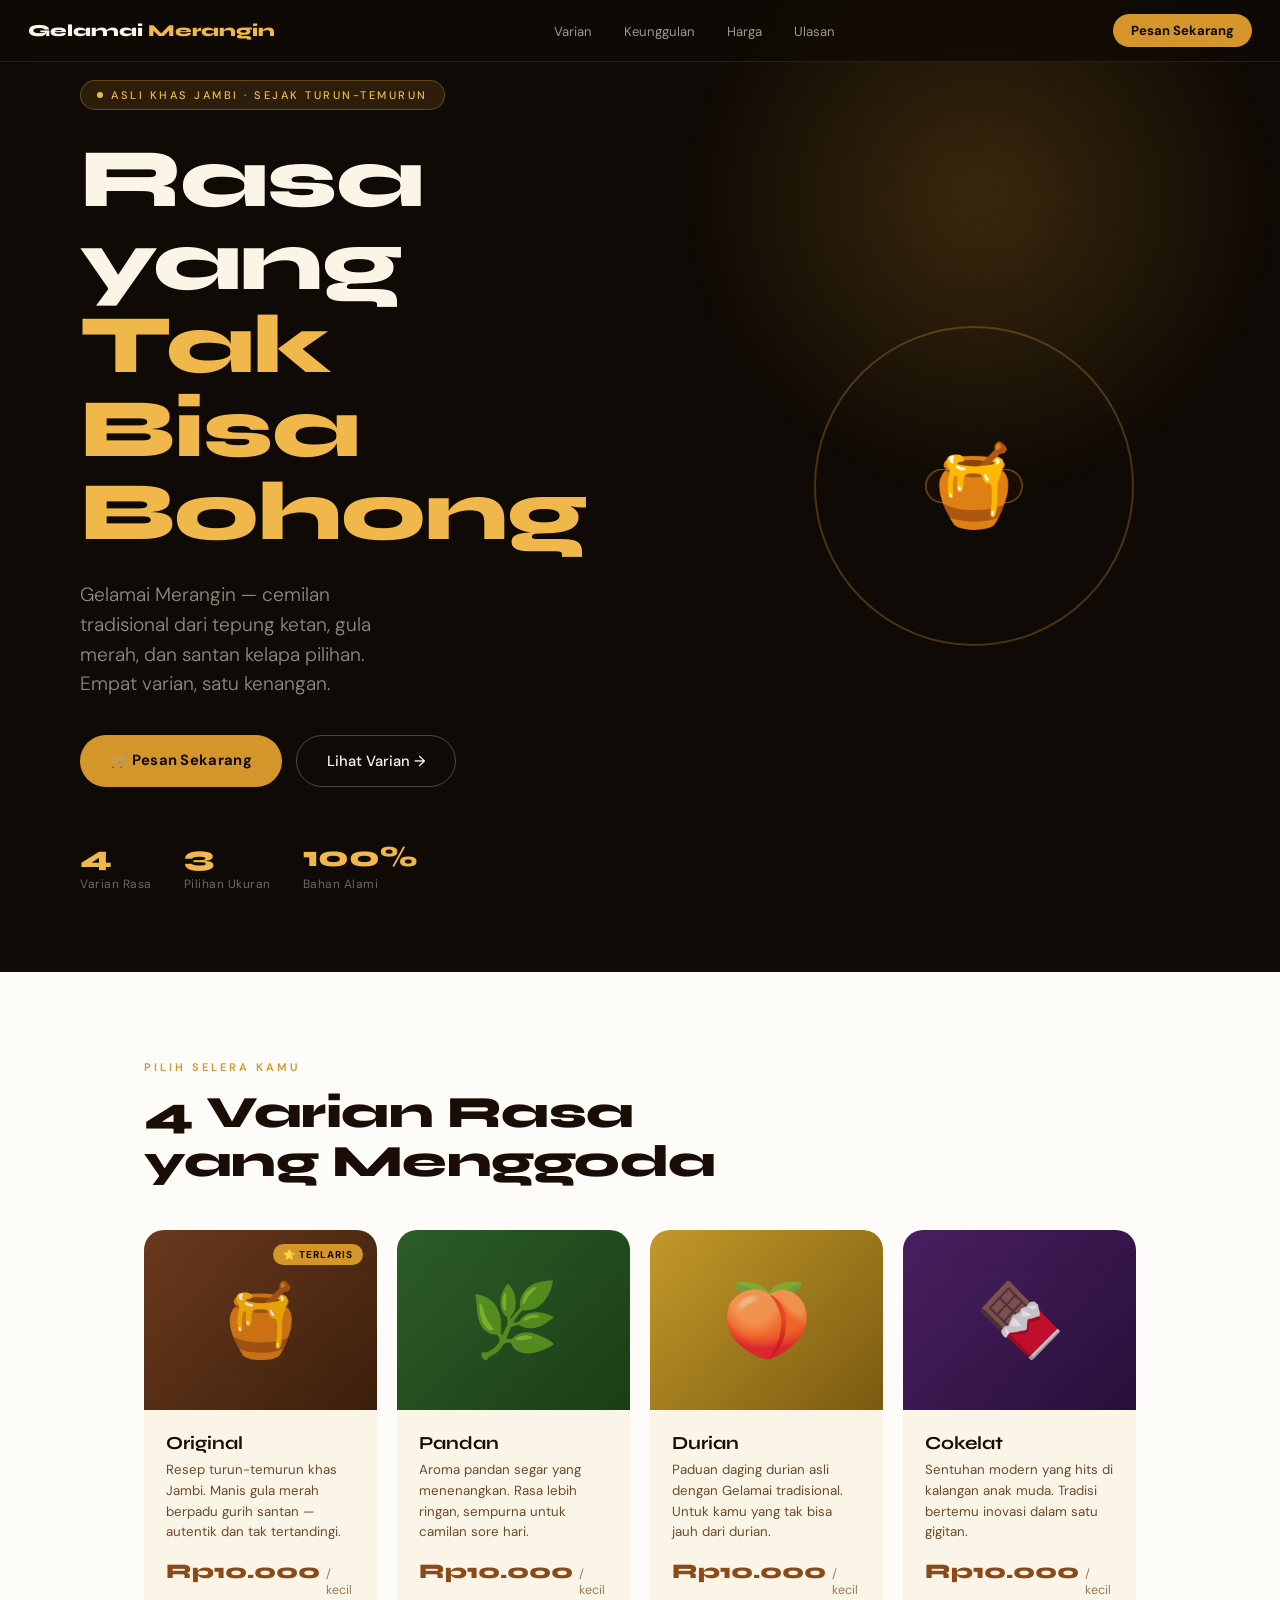
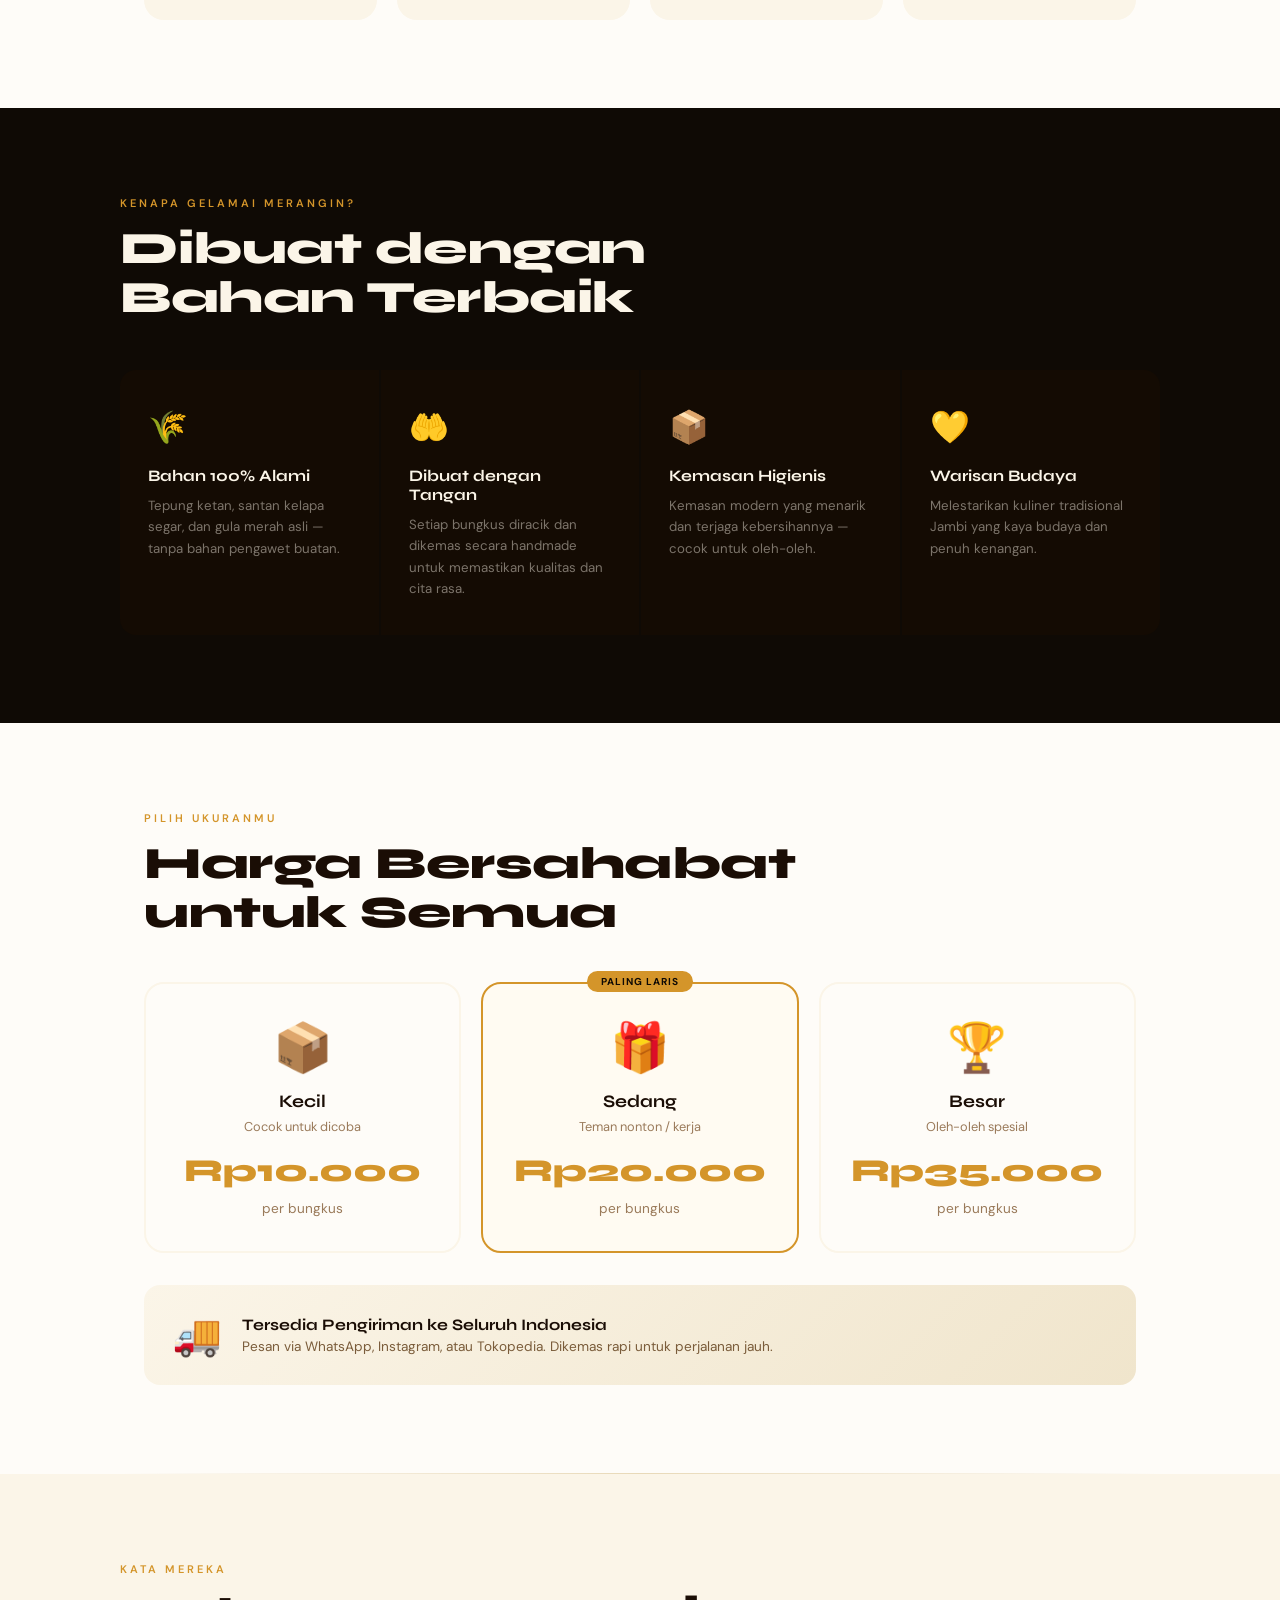
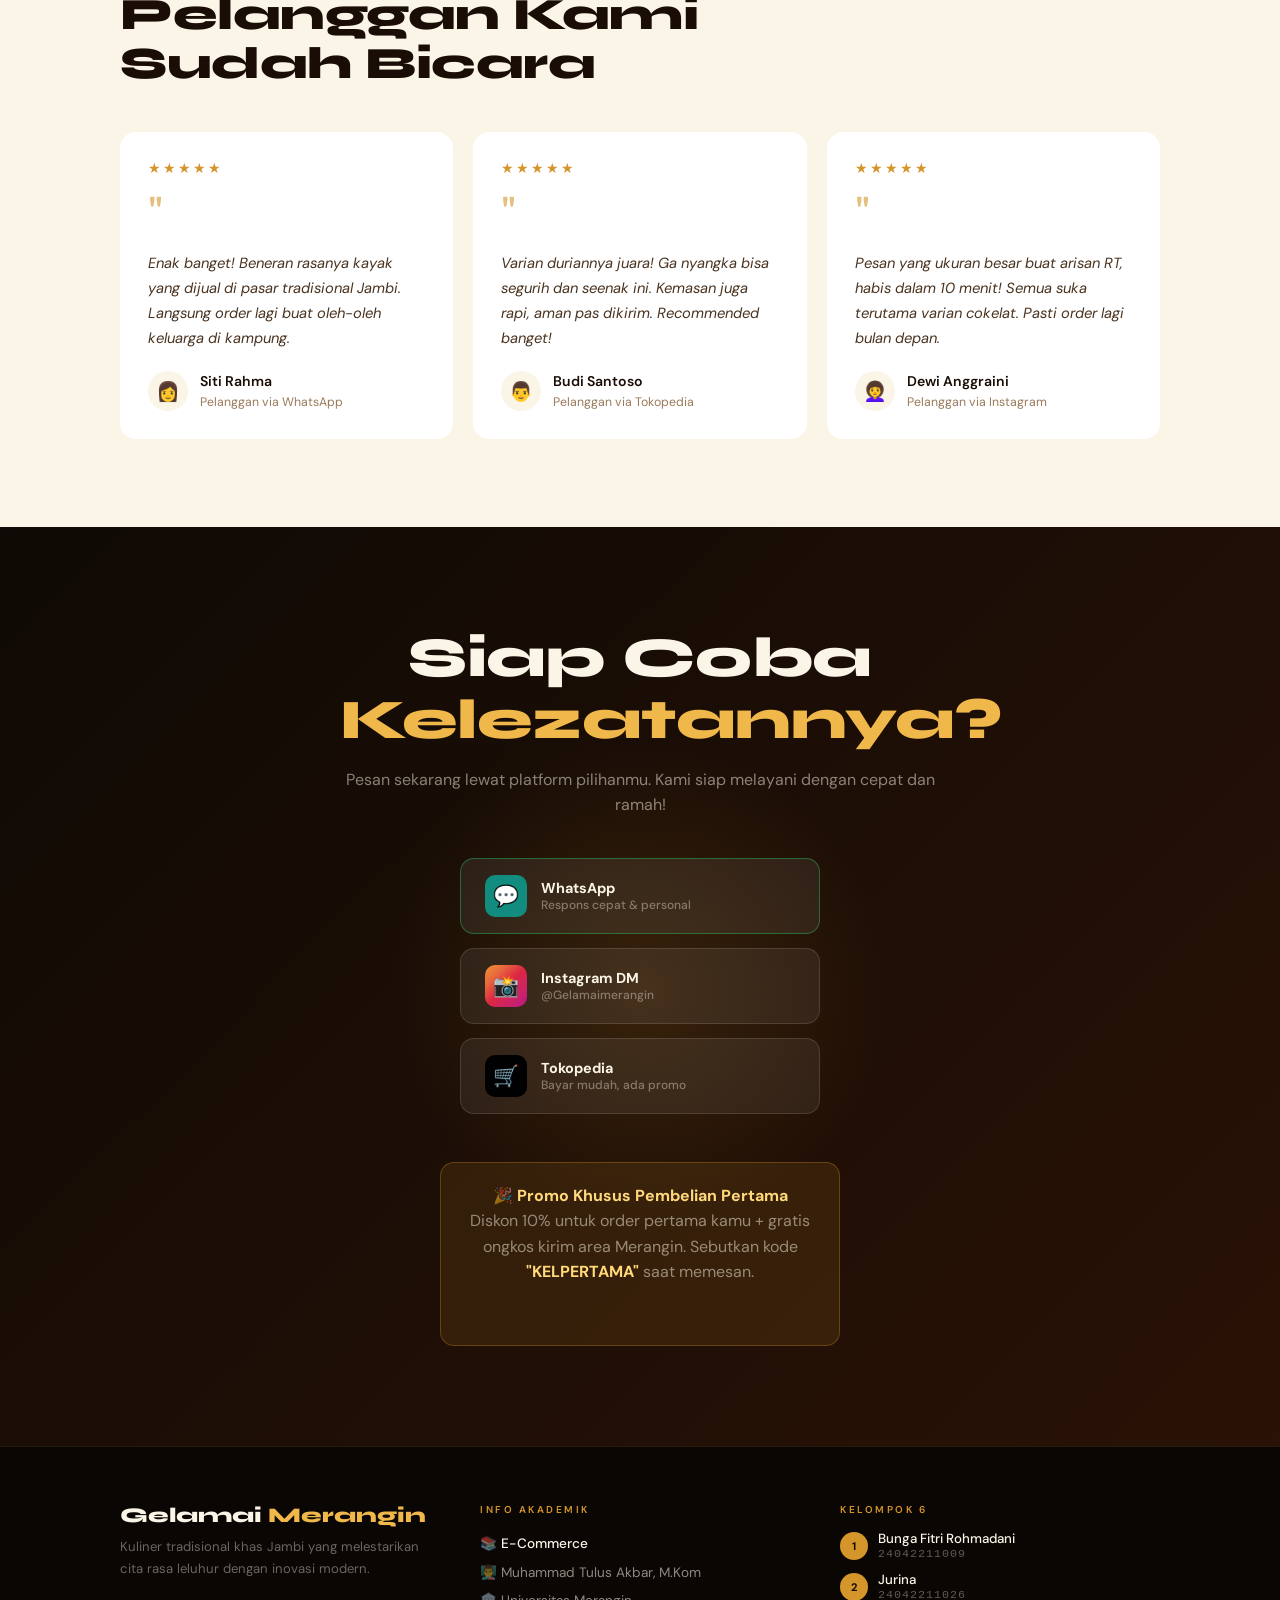
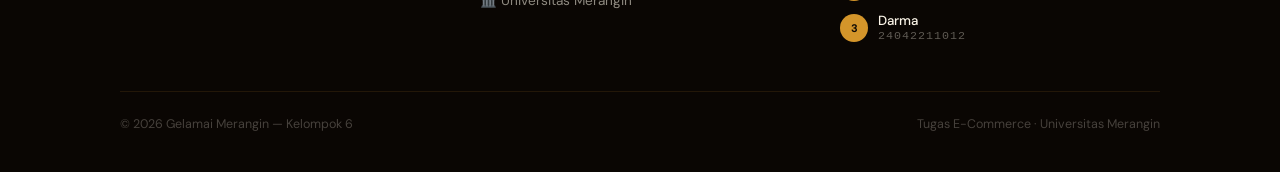
==== index.html @ 7034a36f "Update index.html" ====
<!DOCTYPE html>
<html lang="id">
<head>
<meta charset="UTF-8">
<meta name="viewport" content="width=device-width, initial-scale=1.0">
<title>Gelamai Merangin — Cemilan Tradisional Khas Jambi</title>
<link href="https://fonts.googleapis.com/css2?family=Syne:wght@700;800&family=DM+Sans:ital,wght@0,300;0,400;0,500;1,400&display=swap" rel="stylesheet">
<style>
*, *::before, *::after { box-sizing: border-box; margin: 0; padding: 0; }

:root {
  --hitam: #0F0A05;
  --coklat-tua: #1A0D05;
  --emas: #D4952A;
  --emas-muda: #F0B84A;
  --emas-terang: #FFD97A;
  --krem: #FBF5E8;
  --putih: #FEFCF8;
  --teks-gelap: #1A0D05;
  --hijau: #3D5C35;
  --coklat-medium: #8B4A1A;
  --r: 0.75rem;
}

html { scroll-behavior: smooth; }
body {
  font-family: 'DM Sans', sans-serif;
  background: var(--putih);
  color: var(--teks-gelap);
  overflow-x: hidden;
}

/* ───────── HERO ───────── */
.hero {
  min-height: 100svh;
  background: var(--hitam);
  display: grid;
  grid-template-columns: 1fr 1fr;
  position: relative;
  overflow: hidden;
}

@media (max-width: 700px) {
  .hero { grid-template-columns: 1fr; }
  .hero-visual { display: none; }
}

/* ambient glow */
.hero::after {
  content: '';
  position: absolute;
  width: 600px; height: 600px;
  border-radius: 50%;
  background: radial-gradient(circle, rgba(212,149,42,0.22) 0%, transparent 70%);
  top: -100px; right: 0;
  pointer-events: none;
}

.hero-copy {
  display: flex;
  flex-direction: column;
  justify-content: center;
  padding: clamp(32px, 8vw, 80px);
  position: relative;
  z-index: 2;
}

.kecil-badge {
  display: inline-flex;
  align-items: center;
  gap: 8px;
  background: rgba(212,149,42,0.15);
  border: 1px solid rgba(212,149,42,0.35);
  color: var(--emas-muda);
  font-size: 11px;
  font-weight: 500;
  letter-spacing: 2.5px;
  text-transform: uppercase;
  padding: 7px 16px;
  border-radius: 100px;
  width: fit-content;
  margin-bottom: 28px;
}
.kecil-badge span { width: 6px; height: 6px; border-radius: 50%; background: var(--emas-muda); display: block; }

.hero-copy h1 {
  font-family: 'Syne', sans-serif;
  font-size: clamp(2.8rem, 7vw, 5.2rem);
  font-weight: 800;
  color: var(--krem);
  line-height: 1.0;
  margin-bottom: 6px;
  letter-spacing: -1px;
}
.hero-copy h1 em {
  font-style: normal;
  color: var(--emas-muda);
  display: block;
}

.hero-tagline {
  font-size: clamp(1rem, 2.2vw, 1.2rem);
  color: rgba(251,245,232,0.55);
  margin: 20px 0 36px;
  font-weight: 300;
  line-height: 1.55;
  max-width: 340px;
}

.cta-group {
  display: flex;
  gap: 14px;
  flex-wrap: wrap;
}

.btn-pesan {
  background: var(--emas);
  color: var(--hitam);
  font-family: 'DM Sans', sans-serif;
  font-size: 0.92rem;
  font-weight: 700;
  padding: 15px 30px;
  border-radius: 100px;
  text-decoration: none;
  transition: background 0.2s, transform 0.15s;
  letter-spacing: 0.3px;
}
.btn-pesan:hover { background: var(--emas-terang); transform: translateY(-2px); }

.btn-lihat {
  background: transparent;
  color: var(--krem);
  font-family: 'DM Sans', sans-serif;
  font-size: 0.92rem;
  font-weight: 500;
  padding: 15px 30px;
  border-radius: 100px;
  border: 1px solid rgba(251,245,232,0.25);
  text-decoration: none;
  transition: border-color 0.2s, transform 0.15s;
}
.btn-lihat:hover { border-color: var(--emas); color: var(--emas-muda); transform: translateY(-2px); }

.hero-stat-strip {
  margin-top: 56px;
  display: flex;
  gap: 32px;
  flex-wrap: wrap;
}
.stat { }
.stat-num {
  font-family: 'Syne', sans-serif;
  font-size: 1.8rem;
  font-weight: 800;
  color: var(--emas-muda);
  line-height: 1;
}
.stat-desc {
  font-size: 0.75rem;
  color: rgba(251,245,232,0.4);
  margin-top: 4px;
  letter-spacing: 0.5px;
}

/* hero visual panel */
.hero-visual {
  position: relative;
  display: flex;
  align-items: center;
  justify-content: center;
  overflow: hidden;
}

/* big decorative bowl */
.bowl-art {
  position: relative;
  width: 320px; height: 320px;
}
.bowl-circle {
  position: absolute;
  border-radius: 50%;
}
.bc1 { inset: 0; background: radial-gradient(135deg, #3B1F0A 30%, #1A0D05 100%); border: 2px solid rgba(212,149,42,0.3); }
.bc2 { inset: 30px; background: radial-gradient(135deg, #5C2E10 0%, #3B1F0A 70%); }
.bc3 { inset: 70px; background: radial-gradient(135deg, #C8922A 0%, #8B4A1A 60%); }

.bowl-emoji {
  position: absolute;
  inset: 0;
  display: flex;
  align-items: center;
  justify-content: center;
  font-size: 80px;
  z-index: 2;
}

/* orbiting product pills */
@keyframes orbit {
  from { transform: rotate(var(--start)) translateX(160px) rotate(calc(-1 * var(--start))); }
  to   { transform: rotate(calc(var(--start) + 360deg)) translateX(160px) rotate(calc(-1 * (var(--start) + 360deg))); }
}

.orbit-pill {
  position: absolute;
  top: 50%; left: 50%;
  --start: 0deg;
  animation: orbit 18s linear infinite;
  transform-origin: center center;
}

.pill {
  background: rgba(26,13,5,0.92);
  border: 1px solid rgba(212,149,42,0.5);
  border-radius: 100px;
  padding: 8px 16px;
  font-size: 0.78rem;
  color: var(--krem);
  white-space: nowrap;
  display: flex;
  align-items: center;
  gap: 6px;
  backdrop-filter: blur(4px);
  transform: translate(-50%, -50%);
}

/* ───────── SECTION BASE ───────── */
.section {
  max-width: 1040px;
  margin: 0 auto;
  padding: 88px 24px;
}

.eyebrow {
  font-size: 11px;
  font-weight: 600;
  letter-spacing: 3px;
  text-transform: uppercase;
  color: var(--emas);
  margin-bottom: 14px;
}

h2.title {
  font-family: 'Syne', sans-serif;
  font-size: clamp(1.8rem, 4vw, 2.8rem);
  font-weight: 800;
  color: var(--teks-gelap);
  line-height: 1.1;
  letter-spacing: -0.5px;
}

/* ───────── VARIAN ───────── */
#varian { background: var(--putih); }

.varian-grid {
  display: grid;
  grid-template-columns: repeat(auto-fit, minmax(220px, 1fr));
  gap: 20px;
  margin-top: 44px;
}

.varian-card {
  border-radius: 20px;
  overflow: hidden;
  cursor: pointer;
  transition: transform 0.22s, box-shadow 0.22s;
  position: relative;
}
.varian-card:hover { transform: translateY(-6px); box-shadow: 0 24px 48px rgba(26,13,5,0.14); }

.vc-top {
  height: 180px;
  display: flex;
  align-items: center;
  justify-content: center;
  font-size: 72px;
  position: relative;
  overflow: hidden;
}

.vc-top::after {
  content: '';
  position: absolute;
  inset: 0;
  background: inherit;
  opacity: 0.15;
  filter: blur(20px);
}

.vc1 .vc-top { background: linear-gradient(135deg, #6B3A1F, #3B1F0A); }
.vc2 .vc-top { background: linear-gradient(135deg, #2D5E28, #1A3D16); }
.vc3 .vc-top { background: linear-gradient(135deg, #C49A2A, #7A5A10); }
.vc4 .vc-top { background: linear-gradient(135deg, #4A2060, #280F3A); }

.vc-body {
  background: var(--krem);
  padding: 22px;
}

.vc-body h3 {
  font-family: 'Syne', sans-serif;
  font-size: 1.15rem;
  font-weight: 700;
  color: var(--teks-gelap);
  margin-bottom: 6px;
}

.vc-body p {
  font-size: 0.83rem;
  color: #6B4A2A;
  line-height: 1.55;
  margin-bottom: 16px;
}

.vc-harga {
  display: flex;
  align-items: baseline;
  gap: 6px;
}
.harga-angka {
  font-family: 'Syne', sans-serif;
  font-size: 1.3rem;
  font-weight: 800;
  color: var(--coklat-medium);
}
.harga-per {
  font-size: 0.78rem;
  color: #9A7A5A;
}

.tag-terlaris {
  position: absolute;
  top: 14px; right: 14px;
  background: var(--emas);
  color: var(--hitam);
  font-size: 10px;
  font-weight: 700;
  letter-spacing: 1px;
  text-transform: uppercase;
  padding: 4px 10px;
  border-radius: 100px;
  z-index: 3;
}

/* ───────── KEUNGGULAN ───────── */
#keunggulan {
  background: var(--hitam);
  max-width: 100%;
  padding: 88px 24px;
}

#keunggulan .section-inner {
  max-width: 1040px;
  margin: 0 auto;
}

#keunggulan .eyebrow { color: var(--emas); }
#keunggulan h2.title { color: var(--krem); }

.unggulan-grid {
  display: grid;
  grid-template-columns: repeat(auto-fit, minmax(200px, 1fr));
  gap: 2px;
  margin-top: 48px;
  border-radius: 16px;
  overflow: hidden;
}

.u-card {
  background: #140B03;
  padding: 36px 28px;
  transition: background 0.2s;
}
.u-card:hover { background: #1E1006; }

.u-icon {
  font-size: 2rem;
  margin-bottom: 18px;
  display: block;
}

.u-card h3 {
  font-family: 'Syne', sans-serif;
  font-size: 1rem;
  font-weight: 700;
  color: var(--krem);
  margin-bottom: 10px;
}

.u-card p {
  font-size: 0.83rem;
  color: rgba(251,245,232,0.45);
  line-height: 1.6;
}

/* ───────── UKURAN ───────── */
#ukuran { }

.ukuran-wrap {
  display: grid;
  grid-template-columns: repeat(3, 1fr);
  gap: 20px;
  margin-top: 44px;
}
@media (max-width: 560px) { .ukuran-wrap { grid-template-columns: 1fr; } }

.ukuran-card {
  border: 2px solid var(--krem);
  border-radius: 20px;
  padding: 32px 24px;
  text-align: center;
  transition: border-color 0.2s, transform 0.2s;
  position: relative;
  background: var(--putih);
}
.ukuran-card:hover { border-color: var(--emas); transform: translateY(-4px); }
.ukuran-card.featured { border-color: var(--emas); background: #FFFBF2; }

.uk-popular {
  position: absolute;
  top: -13px; left: 50%; transform: translateX(-50%);
  background: var(--emas);
  color: var(--hitam);
  font-size: 10px;
  font-weight: 700;
  letter-spacing: 1px;
  text-transform: uppercase;
  padding: 4px 14px;
  border-radius: 100px;
  white-space: nowrap;
}

.uk-emoji { font-size: 3rem; margin-bottom: 12px; }
.uk-nama {
  font-family: 'Syne', sans-serif;
  font-size: 1.1rem;
  font-weight: 700;
  color: var(--teks-gelap);
  margin-bottom: 6px;
}
.uk-gram {
  font-size: 0.8rem;
  color: #9A7A5A;
  margin-bottom: 20px;
}
.uk-harga {
  font-family: 'Syne', sans-serif;
  font-size: 2rem;
  font-weight: 800;
  color: var(--emas);
  line-height: 1;
}
.uk-harga small {
  font-size: 0.85rem;
  font-weight: 400;
  color: #9A7A5A;
  font-family: 'DM Sans', sans-serif;
}

/* ───────── TESTIMONI ───────── */
#testimoni { background: #FBF5E8; max-width: 100%; padding: 88px 24px; }
#testimoni .section-inner { max-width: 1040px; margin: 0 auto; }

.testi-grid {
  display: grid;
  grid-template-columns: repeat(auto-fit, minmax(280px, 1fr));
  gap: 20px;
  margin-top: 44px;
}

.testi-card {
  background: white;
  border-radius: 16px;
  padding: 28px;
  position: relative;
}

.testi-quote {
  font-size: 3rem;
  font-family: 'Syne', sans-serif;
  color: var(--emas);
  line-height: 1;
  margin-bottom: 14px;
  opacity: 0.6;
}

.testi-text {
  font-size: 0.92rem;
  color: #4A3320;
  line-height: 1.7;
  font-style: italic;
  margin-bottom: 20px;
}

.testi-nama {
  display: flex;
  align-items: center;
  gap: 12px;
}

.testi-avatar {
  width: 40px; height: 40px;
  border-radius: 50%;
  display: flex; align-items: center; justify-content: center;
  font-size: 1.2rem;
  background: var(--krem);
  flex-shrink: 0;
}

.testi-info strong {
  display: block;
  font-size: 0.88rem;
  font-weight: 600;
  color: var(--teks-gelap);
}
.testi-info span {
  font-size: 0.77rem;
  color: #9A7A5A;
}

.bintang { color: var(--emas); font-size: 0.85rem; letter-spacing: 2px; margin-bottom: 12px; }

/* ───────── ORDER / CTA AKHIR ───────── */
#pesan {
  background: linear-gradient(135deg, var(--hitam) 0%, #2A1206 100%);
  max-width: 100%;
  padding: 100px 24px;
  text-align: center;
  position: relative;
  overflow: hidden;
}
#pesan::before {
  content: '';
  position: absolute;
  width: 500px; height: 500px;
  border-radius: 50%;
  background: radial-gradient(circle, rgba(212,149,42,0.15) 0%, transparent 70%);
  top: 50%; left: 50%; transform: translate(-50%, -50%);
}

.pesan-inner { position: relative; z-index: 1; max-width: 600px; margin: 0 auto; }

#pesan h2 {
  font-family: 'Syne', sans-serif;
  font-size: clamp(2rem, 5vw, 3.5rem);
  font-weight: 800;
  color: var(--krem);
  line-height: 1.1;
  letter-spacing: -0.5px;
  margin-bottom: 16px;
}
#pesan h2 em { color: var(--emas-muda); font-style: normal; }

#pesan p {
  color: rgba(251,245,232,0.5);
  font-size: 1rem;
  margin-bottom: 40px;
  line-height: 1.6;
}

.order-grid {
  display: flex;
  flex-direction: column;
  gap: 14px;
  align-items: center;
  margin-bottom: 48px;
}

.order-btn {
  display: flex;
  align-items: center;
  gap: 14px;
  width: 100%;
  max-width: 360px;
  background: rgba(255,255,255,0.07);
  border: 1px solid rgba(255,255,255,0.12);
  border-radius: 14px;
  padding: 16px 24px;
  color: var(--krem);
  text-decoration: none;
  font-size: 0.9rem;
  font-weight: 500;
  transition: background 0.2s, border-color 0.2s, transform 0.15s;
  cursor: pointer;
}
.order-btn:hover { background: rgba(212,149,42,0.15); border-color: rgba(212,149,42,0.5); transform: scale(1.02); }
.order-btn.wa { border-color: rgba(37,211,102,0.4); }
.order-btn.wa:hover { background: rgba(37,211,102,0.1); border-color: rgba(37,211,102,0.7); }

.order-icon {
  width: 42px; height: 42px;
  border-radius: 10px;
  display: flex; align-items: center; justify-content: center;
  font-size: 1.3rem;
  flex-shrink: 0;
}
.order-icon.wa-bg { background: #128C7E; }
.order-icon.ig-bg { background: linear-gradient(135deg, #f09433, #e6683c, #dc2743, #cc2366, #bc1888); }
.order-icon.tk-bg { background: #010101; }

.order-btn-label { text-align: left; }
.order-btn-label span { display: block; font-size: 0.75rem; color: rgba(251,245,232,0.4); }

.promo-box {
  background: rgba(212,149,42,0.12);
  border: 1px solid rgba(212,149,42,0.3);
  border-radius: 14px;
  padding: 20px 28px;
  max-width: 400px;
  margin: 0 auto;
}
.promo-box p {
  font-size: 0.88rem;
  color: var(--emas-muda);
  margin: 0;
  line-height: 1.6;
}
.promo-box strong { color: var(--emas-terang); }

/* ───────── NAV ───────── */
.topnav {
  position: fixed;
  top: 0; left: 0; right: 0;
  z-index: 100;
  padding: 14px 28px;
  display: flex;
  align-items: center;
  justify-content: space-between;
  background: rgba(15,10,5,0.75);
  backdrop-filter: blur(16px);
  border-bottom: 1px solid rgba(212,149,42,0.15);
}

.nav-logo {
  font-family: 'Syne', sans-serif;
  font-size: 1.05rem;
  font-weight: 800;
  color: var(--krem);
  text-decoration: none;
}
.nav-logo em { color: var(--emas-muda); font-style: normal; }

.nav-links-top {
  display: flex;
  gap: 4px;
  list-style: none;
}
.nav-links-top a {
  padding: 7px 14px;
  font-size: 0.82rem;
  color: rgba(251,245,232,0.6);
  text-decoration: none;
  border-radius: 100px;
  transition: color 0.2s, background 0.2s;
}
.nav-links-top a:hover { color: var(--krem); background: rgba(255,255,255,0.07); }

.nav-cta-top {
  background: var(--emas);
  color: var(--hitam);
  font-size: 0.82rem;
  font-weight: 700;
  padding: 8px 18px;
  border-radius: 100px;
  text-decoration: none;
  transition: background 0.2s;
}
.nav-cta-top:hover { background: var(--emas-terang); }

@media (max-width: 640px) {
  .nav-links-top { display: none; }
}

/* ───────── DIVIDER ───────── */
.div-line { height: 1px; background: linear-gradient(90deg, transparent, #E8D9B8, transparent); max-width: 1040px; margin: 0 auto; }

/* ───────── SCROLL ANIM ───────── */
.reveal {
  opacity: 0;
  transform: translateY(24px);
  transition: opacity 0.5s ease, transform 0.5s ease;
}
.reveal.visible {
  opacity: 1;
  transform: translateY(0);
}
</style>
</head>
<body>

<!-- NAV -->
<nav class="topnav">
  <a class="nav-logo" href="#">Gelamai <em>Merangin</em></a>
  <ul class="nav-links-top">
    <li><a href="#varian">Varian</a></li>
    <li><a href="#keunggulan">Keunggulan</a></li>
    <li><a href="#ukuran">Harga</a></li>
    <li><a href="#testimoni">Ulasan</a></li>
  </ul>
  <a class="nav-cta-top" href="#pesan">Pesan Sekarang</a>
</nav>

<!-- HERO -->
<div class="hero">
  <div class="hero-copy">
    <div class="kecil-badge"><span></span> Asli Khas Jambi · Sejak Turun-Temurun</div>
    <h1>Rasa yang<br><em>Tak Bisa Bohong</em></h1>
    <p class="hero-tagline">Gelamai Merangin — cemilan tradisional dari tepung ketan, gula merah, dan santan kelapa pilihan. Empat varian, satu kenangan.</p>
    <div class="cta-group">
      <a href="#pesan" class="btn-pesan">🛒 Pesan Sekarang</a>
      <a href="#varian" class="btn-lihat">Lihat Varian →</a>
    </div>
    <div class="hero-stat-strip">
      <div class="stat">
        <div class="stat-num">4</div>
        <div class="stat-desc">Varian Rasa</div>
      </div>
      <div class="stat">
        <div class="stat-num">3</div>
        <div class="stat-desc">Pilihan Ukuran</div>
      </div>
      <div class="stat">
        <div class="stat-num">100%</div>
        <div class="stat-desc">Bahan Alami</div>
      </div>
    </div>
  </div>

  <div class="hero-visual">
    <div class="bowl-art">
      <div class="bowl-circle bc1"></div>
      <div class="bowl-circle bc2"></div>
      <div class="bowl-circle bc3"></div>
      <div class="bowl-emoji">🍯</div>

      <div class="orbit-pill" style="--start:0deg">
        <div class="pill">🍫 Original</div>
      </div>
      <div class="orbit-pill" style="--start:90deg; animation-duration:22s">
        <div class="pill">🌿 Pandan</div>
      </div>
      <div class="orbit-pill" style="--start:180deg; animation-duration:16s">
        <div class="pill">🍑 Durian</div>
      </div>
      <div class="orbit-pill" style="--start:270deg; animation-duration:20s">
        <div class="pill">🍫 Cokelat</div>
      </div>
    </div>
  </div>
</div>

<!-- VARIAN -->
<div class="section" id="varian">
  <div class="eyebrow reveal">Pilih Selera Kamu</div>
  <h2 class="title reveal">4 Varian Rasa<br>yang Menggoda</h2>

  <div class="varian-grid">

    <div class="varian-card vc1 reveal">
      <div class="tag-terlaris">⭐ Terlaris</div>
      <div class="vc-top">🍯</div>
      <div class="vc-body">
        <h3>Original</h3>
        <p>Resep turun-temurun khas Jambi. Manis gula merah berpadu gurih santan — autentik dan tak tertandingi.</p>
        <div class="vc-harga">
          <span class="harga-angka">Rp10.000</span>
          <span class="harga-per">/ kecil</span>
        </div>
      </div>
    </div>

    <div class="varian-card vc2 reveal">
      <div class="vc-top">🌿</div>
      <div class="vc-body">
        <h3>Pandan</h3>
        <p>Aroma pandan segar yang menenangkan. Rasa lebih ringan, sempurna untuk camilan sore hari.</p>
        <div class="vc-harga">
          <span class="harga-angka">Rp10.000</span>
          <span class="harga-per">/ kecil</span>
        </div>
      </div>
    </div>

    <div class="varian-card vc3 reveal">
      <div class="vc-top">🍑</div>
      <div class="vc-body">
        <h3>Durian</h3>
        <p>Paduan daging durian asli dengan Gelamai tradisional. Untuk kamu yang tak bisa jauh dari durian.</p>
        <div class="vc-harga">
          <span class="harga-angka">Rp10.000</span>
          <span class="harga-per">/ kecil</span>
        </div>
      </div>
    </div>

    <div class="varian-card vc4 reveal">
      <div class="vc-top">🍫</div>
      <div class="vc-body">
        <h3>Cokelat</h3>
        <p>Sentuhan modern yang hits di kalangan anak muda. Tradisi bertemu inovasi dalam satu gigitan.</p>
        <div class="vc-harga">
          <span class="harga-angka">Rp10.000</span>
          <span class="harga-per">/ kecil</span>
        </div>
      </div>
    </div>

  </div>
</div>

<!-- KEUNGGULAN -->
<div id="keunggulan">
  <div class="section-inner">
    <div class="eyebrow reveal">Kenapa Gelamai Merangin?</div>
    <h2 class="title reveal">Dibuat dengan<br>Bahan Terbaik</h2>

    <div class="unggulan-grid">
      <div class="u-card reveal">
        <span class="u-icon">🌾</span>
        <h3>Bahan 100% Alami</h3>
        <p>Tepung ketan, santan kelapa segar, dan gula merah asli — tanpa bahan pengawet buatan.</p>
      </div>
      <div class="u-card reveal">
        <span class="u-icon">🤲</span>
        <h3>Dibuat dengan Tangan</h3>
        <p>Setiap bungkus diracik dan dikemas secara handmade untuk memastikan kualitas dan cita rasa.</p>
      </div>
      <div class="u-card reveal">
        <span class="u-icon">📦</span>
        <h3>Kemasan Higienis</h3>
        <p>Kemasan modern yang menarik dan terjaga kebersihannya — cocok untuk oleh-oleh.</p>
      </div>
      <div class="u-card reveal">
        <span class="u-icon">💛</span>
        <h3>Warisan Budaya</h3>
        <p>Melestarikan kuliner tradisional Jambi yang kaya budaya dan penuh kenangan.</p>
      </div>
    </div>
  </div>
</div>

<!-- UKURAN & HARGA -->
<div class="section" id="ukuran">
  <div class="eyebrow reveal">Pilih Ukuranmu</div>
  <h2 class="title reveal">Harga Bersahabat<br>untuk Semua</h2>

  <div class="ukuran-wrap">

    <div class="ukuran-card reveal">
      <div class="uk-emoji">📦</div>
      <div class="uk-nama">Kecil</div>
      <div class="uk-gram">Cocok untuk dicoba</div>
      <div class="uk-harga">Rp10.000<br><small>per bungkus</small></div>
    </div>

    <div class="ukuran-card featured reveal">
      <div class="uk-popular">Paling Laris</div>
      <div class="uk-emoji">🎁</div>
      <div class="uk-nama">Sedang</div>
      <div class="uk-gram">Teman nonton / kerja</div>
      <div class="uk-harga">Rp20.000<br><small>per bungkus</small></div>
    </div>

    <div class="ukuran-card reveal">
      <div class="uk-emoji">🏆</div>
      <div class="uk-nama">Besar</div>
      <div class="uk-gram">Oleh-oleh spesial</div>
      <div class="uk-harga">Rp35.000<br><small>per bungkus</small></div>
    </div>

  </div>

  <div style="margin-top:32px; background:linear-gradient(135deg, #FBF5E8, #F0E5CC); border-radius:16px; padding:24px 28px; display:flex; align-items:center; gap:20px; flex-wrap:wrap;">
    <span style="font-size:2.5rem;">🚚</span>
    <div>
      <div style="font-family:'Syne',sans-serif; font-weight:700; font-size:1rem; color:var(--teks-gelap); margin-bottom:4px;">Tersedia Pengiriman ke Seluruh Indonesia</div>
      <div style="font-size:0.85rem; color:#7A5C3A;">Pesan via WhatsApp, Instagram, atau Tokopedia. Dikemas rapi untuk perjalanan jauh.</div>
    </div>
  </div>
</div>

<div class="div-line"></div>

<!-- TESTIMONI -->
<div id="testimoni">
  <div class="section-inner">
    <div class="eyebrow reveal">Kata Mereka</div>
    <h2 class="title reveal">Pelanggan Kami<br>Sudah Bicara</h2>

    <div class="testi-grid">

      <div class="testi-card reveal">
        <div class="bintang">★★★★★</div>
        <div class="testi-quote">"</div>
        <p class="testi-text">Enak banget! Beneran rasanya kayak yang dijual di pasar tradisional Jambi. Langsung order lagi buat oleh-oleh keluarga di kampung.</p>
        <div class="testi-nama">
          <div class="testi-avatar">👩</div>
          <div class="testi-info">
            <strong>Siti Rahma</strong>
            <span>Pelanggan via WhatsApp</span>
          </div>
        </div>
      </div>

      <div class="testi-card reveal">
        <div class="bintang">★★★★★</div>
        <div class="testi-quote">"</div>
        <p class="testi-text">Varian duriannya juara! Ga nyangka bisa segurih dan seenak ini. Kemasan juga rapi, aman pas dikirim. Recommended banget!</p>
        <div class="testi-nama">
          <div class="testi-avatar">👨</div>
          <div class="testi-info">
            <strong>Budi Santoso</strong>
            <span>Pelanggan via Tokopedia</span>
          </div>
        </div>
      </div>

      <div class="testi-card reveal">
        <div class="bintang">★★★★★</div>
        <div class="testi-quote">"</div>
        <p class="testi-text">Pesan yang ukuran besar buat arisan RT, habis dalam 10 menit! Semua suka terutama varian cokelat. Pasti order lagi bulan depan.</p>
        <div class="testi-nama">
          <div class="testi-avatar">👩‍🦱</div>
          <div class="testi-info">
            <strong>Dewi Anggraini</strong>
            <span>Pelanggan via Instagram</span>
          </div>
        </div>
      </div>

    </div>
  </div>
</div>

<!-- CTA PESAN -->
<div id="pesan">
  <div class="pesan-inner">
    <h2>Siap Coba<br><em>Kelezatannya?</em></h2>
    <p>Pesan sekarang lewat platform pilihanmu. Kami siap melayani dengan cepat dan ramah!</p>

    <div class="order-grid">

      <a href="https://wa.me/628XXXXXXXXXX?text=Halo,%20saya%20mau%20pesan%20Gelamai%20Merangin!" class="order-btn wa" target="_blank">
        <div class="order-icon wa-bg">💬</div>
        <div class="order-btn-label">
          <strong>WhatsApp</strong>
          <span>Respons cepat & personal</span>
        </div>
      </a>

      <a href="#" class="order-btn" target="_blank">
        <div class="order-icon ig-bg">📸</div>
        <div class="order-btn-label">
          <strong>Instagram DM</strong>
          <span>@Gelamaimerangin</span>
        </div>
      </a>

      <a href="#" class="order-btn" target="_blank">
        <div class="order-icon tk-bg">🛒</div>
        <div class="order-btn-label">
          <strong>Tokopedia</strong>
          <span>Bayar mudah, ada promo</span>
        </div>
      </a>

    </div>

    <div class="promo-box">
      <p>🎉 <strong>Promo Khusus Pembelian Pertama</strong><br>Diskon 10% untuk order pertama kamu + gratis ongkos kirim area Merangin. Sebutkan kode <strong>"KELPERTAMA"</strong> saat memesan.</p>
    </div>

  </div>
</div>

<!-- FOOTER -->
<footer style="background:#0A0603; border-top:1px solid rgba(212,149,42,0.15); padding:56px 24px 40px;">
  <div style="max-width:1040px; margin:0 auto;">

    <div style="display:grid; grid-template-columns:repeat(auto-fit,minmax(220px,1fr)); gap:40px; margin-bottom:48px;">

      <!-- Brand -->
      <div>
        <div style="font-family:'Syne',sans-serif; font-size:1.3rem; font-weight:800; color:#FBF5E8; margin-bottom:8px;">Gelamai <span style="color:#F0B84A;">Merangin</span></div>
        <p style="font-size:0.82rem; color:rgba(251,245,232,0.4); line-height:1.7;">Kuliner tradisional khas Jambi yang melestarikan cita rasa leluhur dengan inovasi modern.</p>
      </div>

      <!-- Mata Kuliah -->
      <div>
        <div style="font-size:10px; letter-spacing:2.5px; text-transform:uppercase; color:#D4952A; font-weight:600; margin-bottom:14px;">Info Akademik</div>
        <div style="font-size:0.85rem; color:rgba(251,245,232,0.55); line-height:2.1;">
          <div>📚 <span style="color:#FBF5E8; font-weight:500;">E-Commerce</span></div>
          <div>👨‍🏫 Muhammad Tulus Akbar, M.Kom</div>
          <div>🏛️ Universitas Merangin</div>
        </div>
      </div>

      <!-- Kelompok -->
      <div>
        <div style="font-size:10px; letter-spacing:2.5px; text-transform:uppercase; color:#D4952A; font-weight:600; margin-bottom:14px;">Kelompok 6</div>
        <div style="display:flex; flex-direction:column; gap:10px;">
          <div style="display:flex; align-items:center; gap:10px;">
            <div style="width:28px;height:28px;border-radius:50%;background:#D4952A;color:#0F0A05;font-weight:700;font-size:11px;display:flex;align-items:center;justify-content:center;flex-shrink:0;">1</div>
            <div>
              <div style="font-size:0.83rem;color:#FBF5E8;font-weight:500;">Bunga Fitri Rohmadani</div>
              <div style="font-size:0.73rem;color:rgba(251,245,232,0.35);font-family:monospace;letter-spacing:1px;">24042211009</div>
            </div>
          </div>
          <div style="display:flex; align-items:center; gap:10px;">
            <div style="width:28px;height:28px;border-radius:50%;background:#D4952A;color:#0F0A05;font-weight:700;font-size:11px;display:flex;align-items:center;justify-content:center;flex-shrink:0;">2</div>
            <div>
              <div style="font-size:0.83rem;color:#FBF5E8;font-weight:500;">Jurina</div>
              <div style="font-size:0.73rem;color:rgba(251,245,232,0.35);font-family:monospace;letter-spacing:1px;">24042211026</div>
            </div>
          </div>
          <div style="display:flex; align-items:center; gap:10px;">
            <div style="width:28px;height:28px;border-radius:50%;background:#D4952A;color:#0F0A05;font-weight:700;font-size:11px;display:flex;align-items:center;justify-content:center;flex-shrink:0;">3</div>
            <div>
              <div style="font-size:0.83rem;color:#FBF5E8;font-weight:500;">Darma</div>
              <div style="font-size:0.73rem;color:rgba(251,245,232,0.35);font-family:monospace;letter-spacing:1px;">24042211012</div>
            </div>
          </div>
        </div>
      </div>

    </div>

    <div style="border-top:1px solid rgba(212,149,42,0.12); padding-top:24px; display:flex; justify-content:space-between; align-items:center; flex-wrap:wrap; gap:12px;">
      <span style="font-size:0.78rem; color:rgba(251,245,232,0.25);">© 2026 Gelamai Merangin — Kelompok 6</span>
      <span style="font-size:0.78rem; color:rgba(251,245,232,0.25);">Tugas E-Commerce · Universitas Merangin</span>
    </div>

  </div>
</footer>

<script>
// scroll reveal
const reveals = document.querySelectorAll('.reveal');
const io = new IntersectionObserver((entries) => {
  entries.forEach((e, i) => {
    if (e.isIntersecting) {
      setTimeout(() => e.target.classList.add('visible'), i * 80);
      io.unobserve(e.target);
    }
  });
}, { threshold: 0.12 });
reveals.forEach(el => io.observe(el));
</script>

</body>
</html>
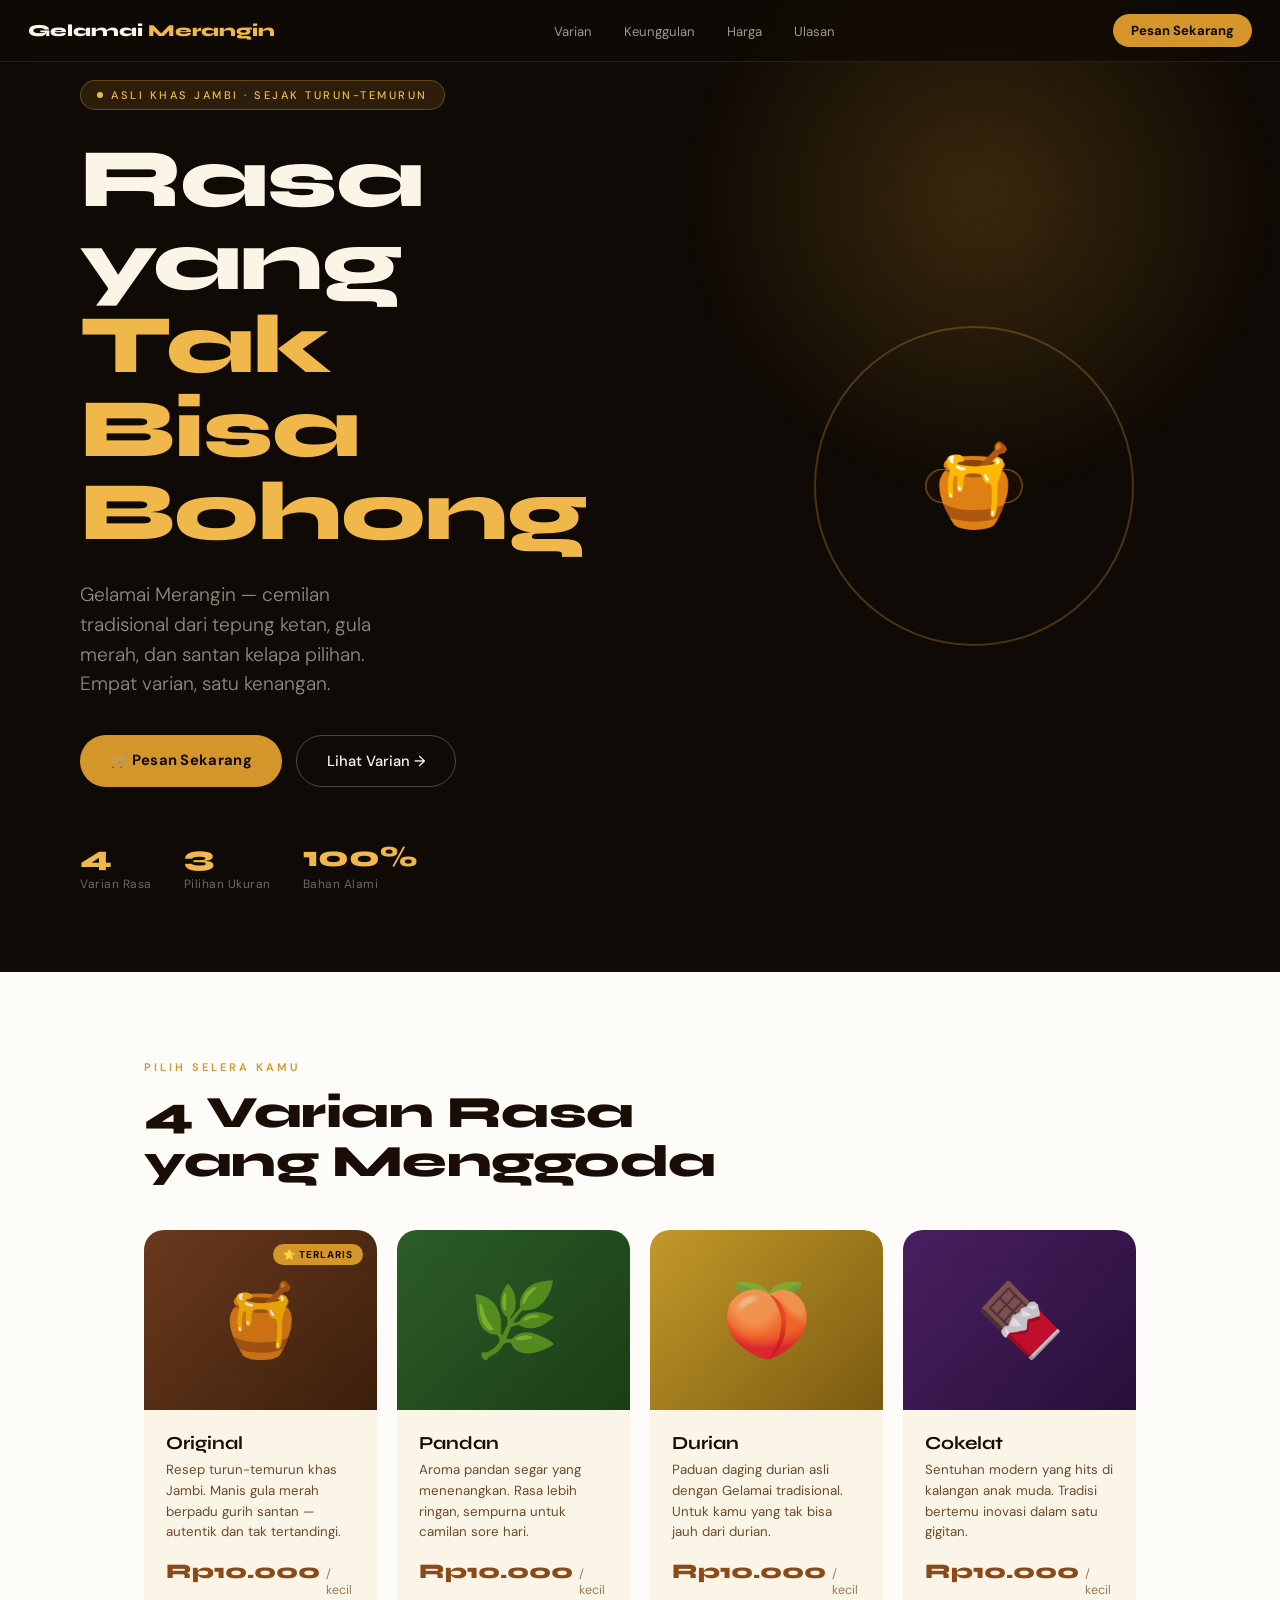
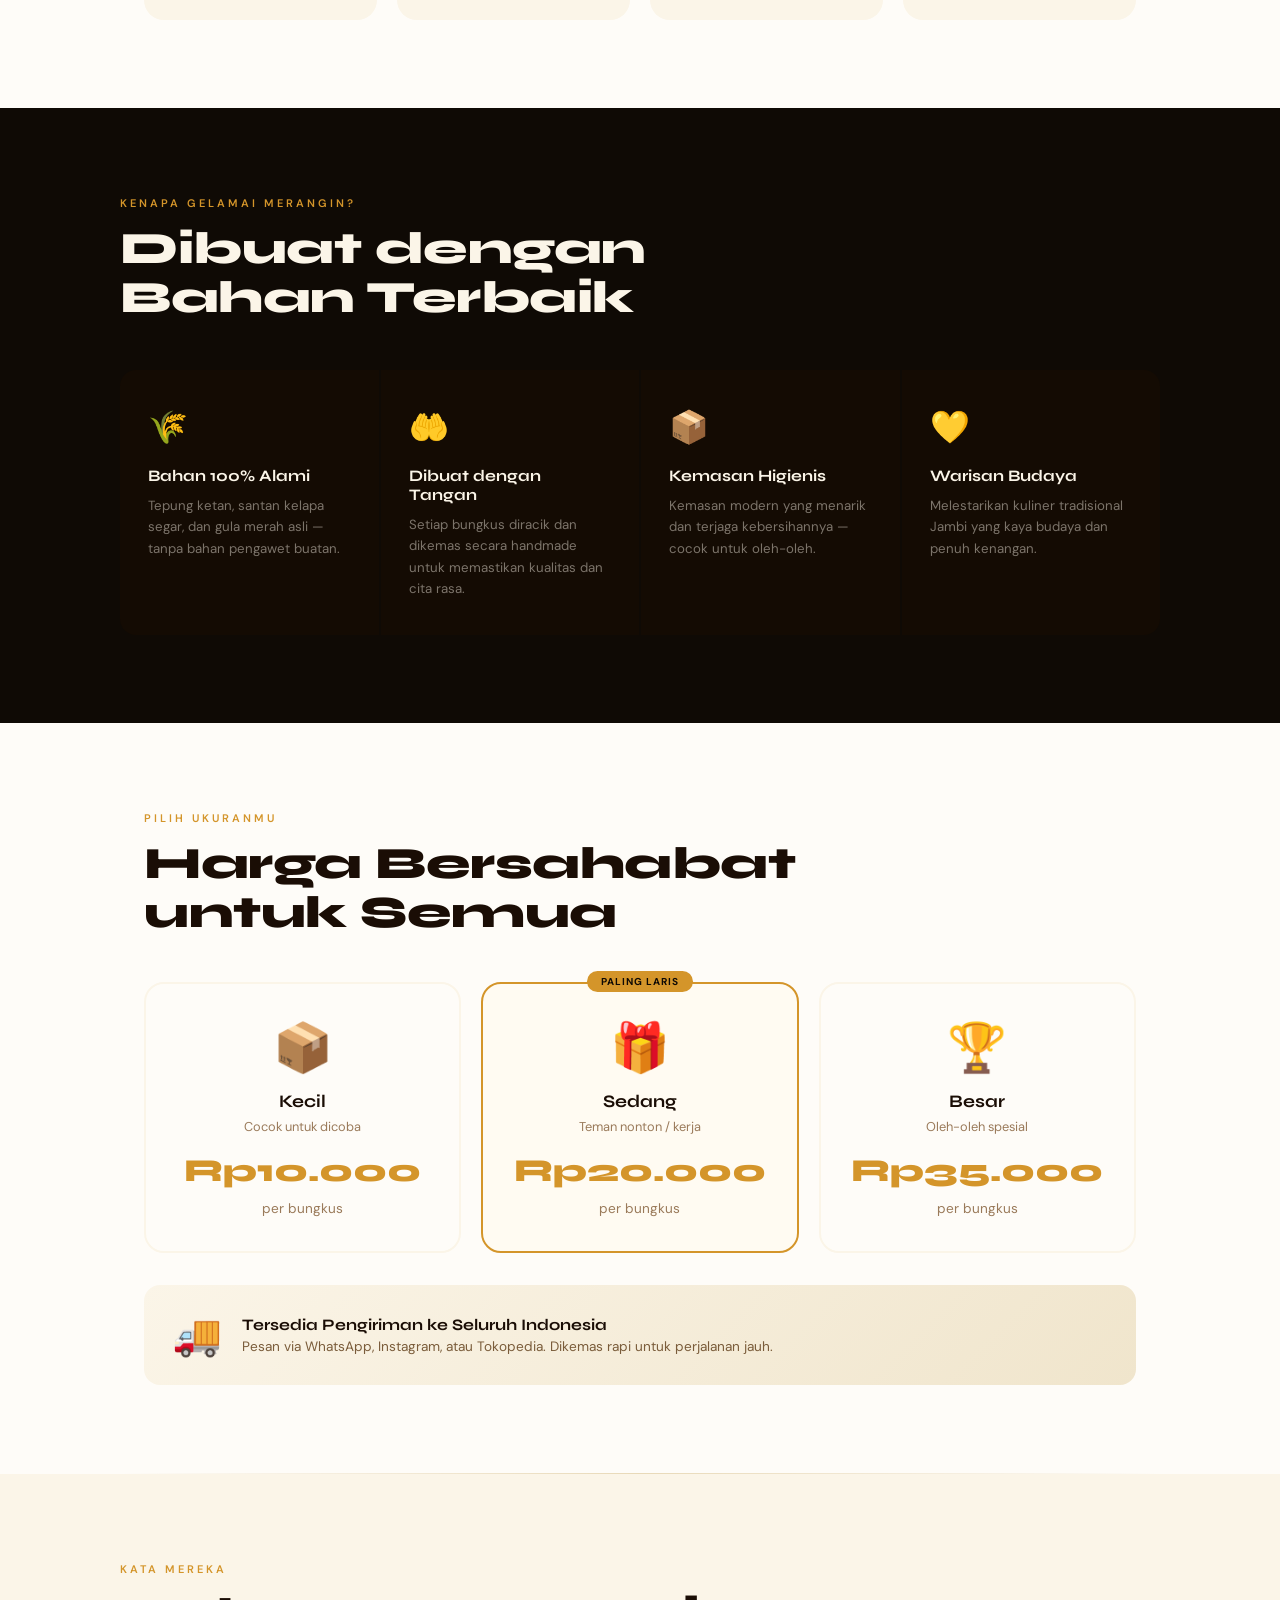
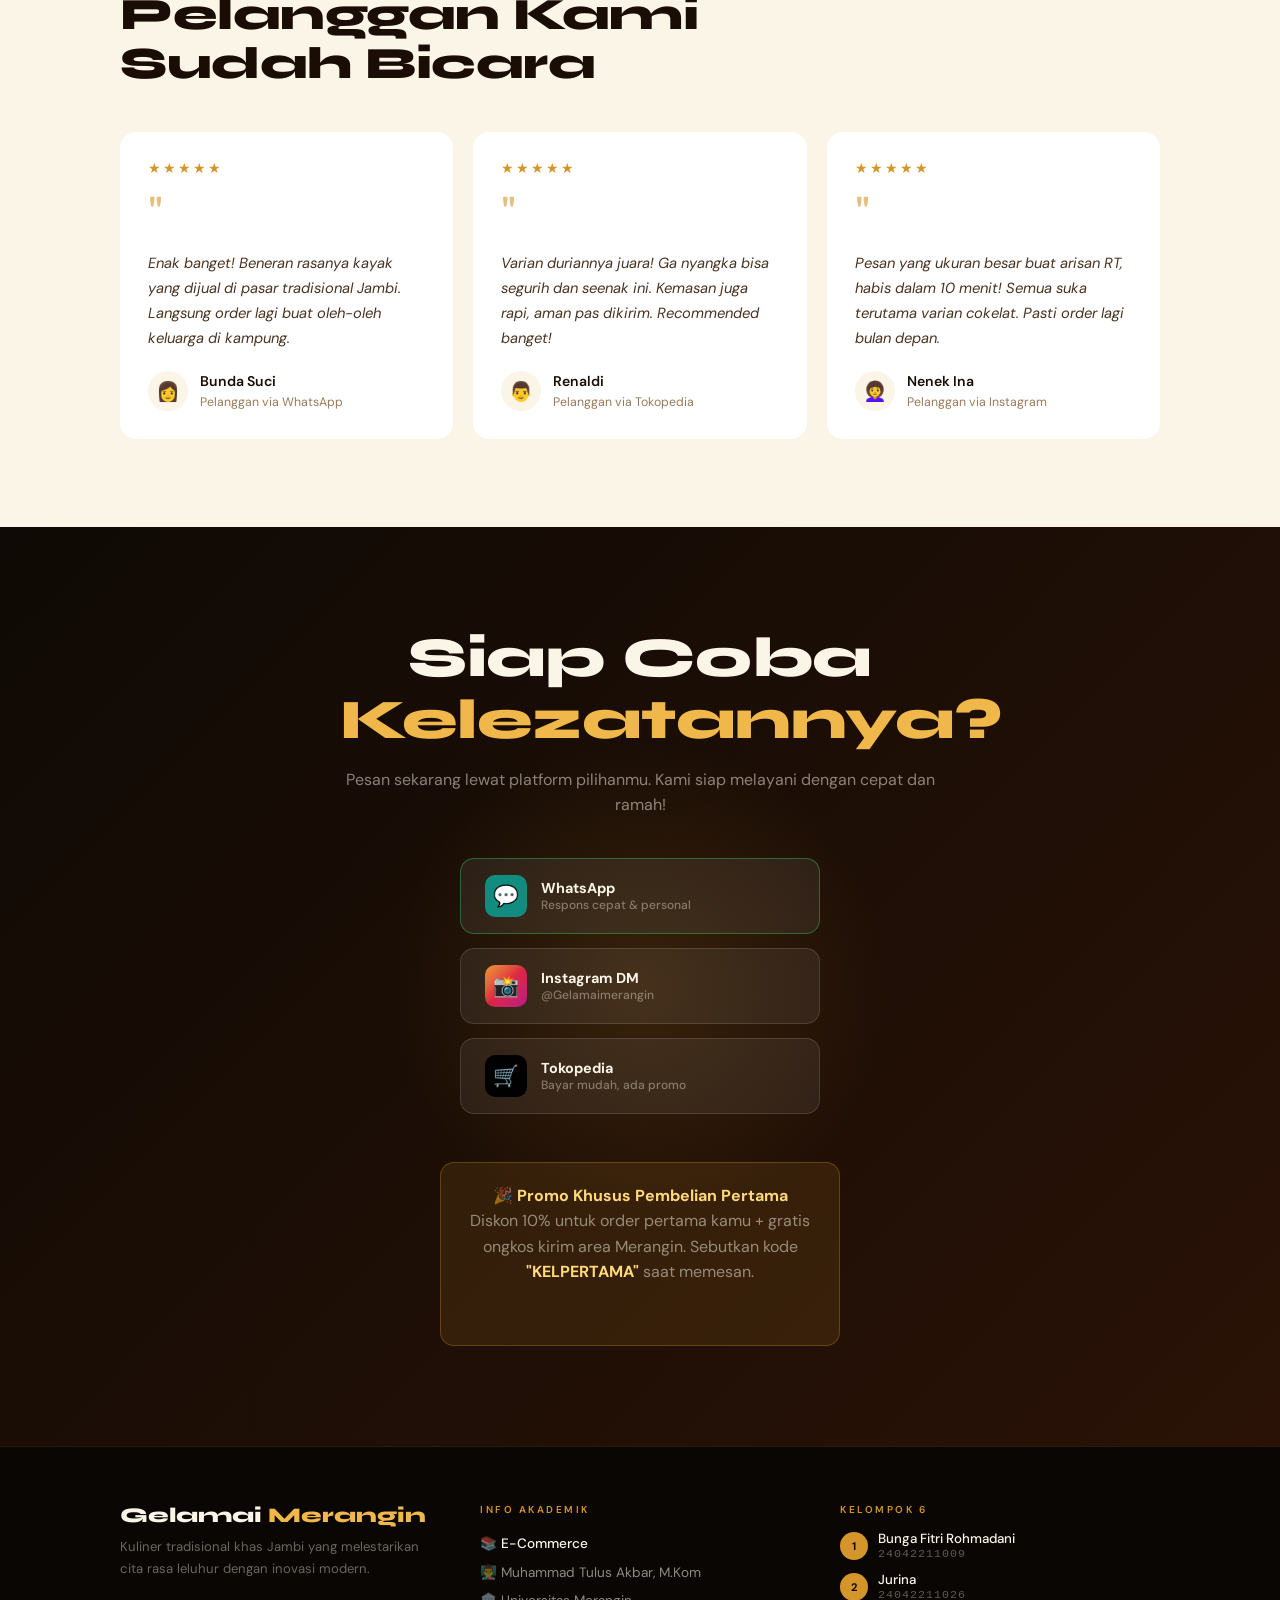
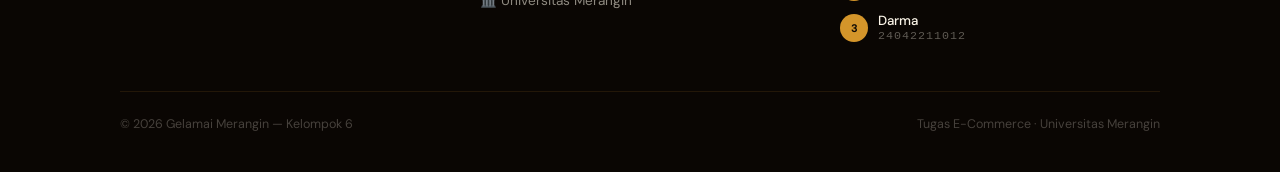
==== commit 48634573: "Update index.html" ====
--- a/index.html
+++ b/index.html
@@ -895,7 +895,7 @@
         <div class="testi-nama">
           <div class="testi-avatar">👩</div>
           <div class="testi-info">
-            <strong>Siti Rahma</strong>
+            <strong>Bunda Suci</strong>
             <span>Pelanggan via WhatsApp</span>
           </div>
         </div>
@@ -908,7 +908,7 @@
         <div class="testi-nama">
           <div class="testi-avatar">👨</div>
           <div class="testi-info">
-            <strong>Budi Santoso</strong>
+            <strong>Renaldi</strong>
             <span>Pelanggan via Tokopedia</span>
           </div>
         </div>
@@ -921,7 +921,7 @@
         <div class="testi-nama">
           <div class="testi-avatar">👩‍🦱</div>
           <div class="testi-info">
-            <strong>Dewi Anggraini</strong>
+            <strong>Nenek Ina</strong>
             <span>Pelanggan via Instagram</span>
           </div>
         </div>
